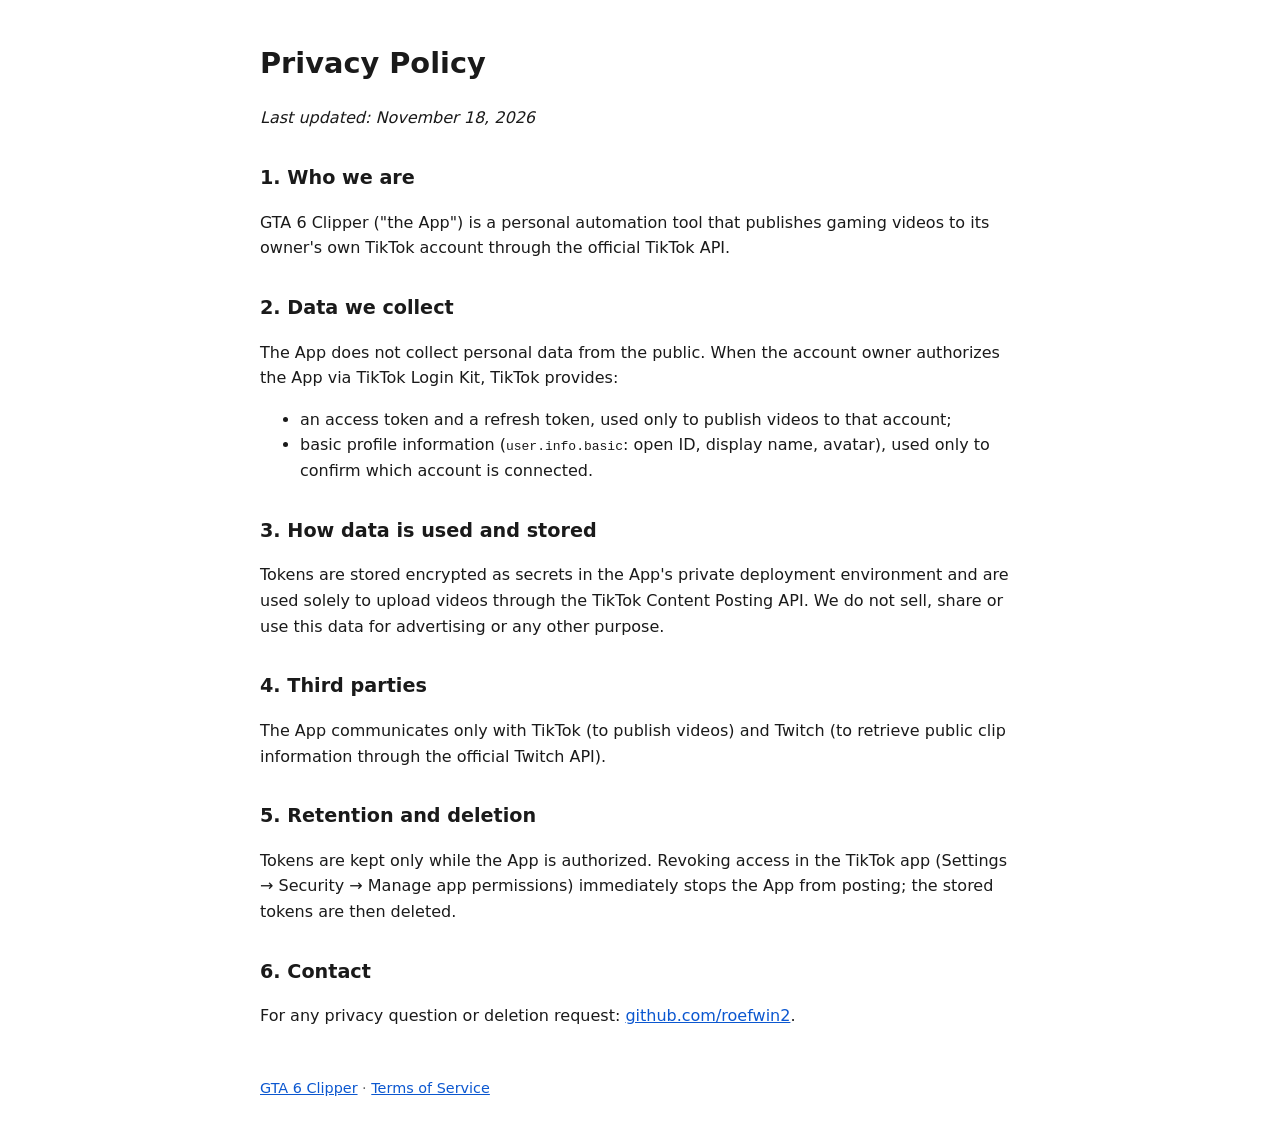
==== privacy.html @ fd968528 "Pages Terms of Service et Privacy Policy Co-Authored-By: Claude Opus 5.5 <noreply@anthropic.com> Cla" ====
<!doctype html><html lang="en"><head><meta charset="utf-8"><meta name="viewport" content="width=device-width,initial-scale=1">
<title>Privacy Policy</title><link rel="stylesheet" href="_style.css"></head><body>
<h1>Privacy Policy</h1>
<p><em>Last updated: November 18, 2026</em></p>

<h2>1. Who we are</h2>
<p>GTA 6 Clipper ("the App") is a personal automation tool that publishes gaming videos to its owner's own TikTok account through the official TikTok API.</p>

<h2>2. Data we collect</h2>
<p>The App does not collect personal data from the public. When the account owner authorizes the App via TikTok Login Kit, TikTok provides:</p>
<ul>
<li>an access token and a refresh token, used only to publish videos to that account;</li>
<li>basic profile information (<code>user.info.basic</code>: open ID, display name, avatar), used only to confirm which account is connected.</li>
</ul>

<h2>3. How data is used and stored</h2>
<p>Tokens are stored encrypted as secrets in the App's private deployment environment and are used solely to upload videos through the TikTok Content Posting API. We do not sell, share or use this data for advertising or any other purpose.</p>

<h2>4. Third parties</h2>
<p>The App communicates only with TikTok (to publish videos) and Twitch (to retrieve public clip information through the official Twitch API).</p>

<h2>5. Retention and deletion</h2>
<p>Tokens are kept only while the App is authorized. Revoking access in the TikTok app (Settings → Security → Manage app permissions) immediately stops the App from posting; the stored tokens are then deleted.</p>

<h2>6. Contact</h2>
<p>For any privacy question or deletion request: <a href="https://github.com/roefwin2">github.com/roefwin2</a>.</p>
<footer><a href="index.html">GTA 6 Clipper</a> · <a href="terms.html">Terms of Service</a></footer>
</body></html>
---- _style.css ----
body{font-family:system-ui,-apple-system,sans-serif;max-width:760px;margin:40px auto;padding:0 16px;line-height:1.6;color:#1a1a1a;background:#fff}
h1{font-size:1.8rem}h2{font-size:1.2rem;margin-top:2rem}a{color:#0b57d0}footer{margin-top:3rem;font-size:.9rem;color:#666}
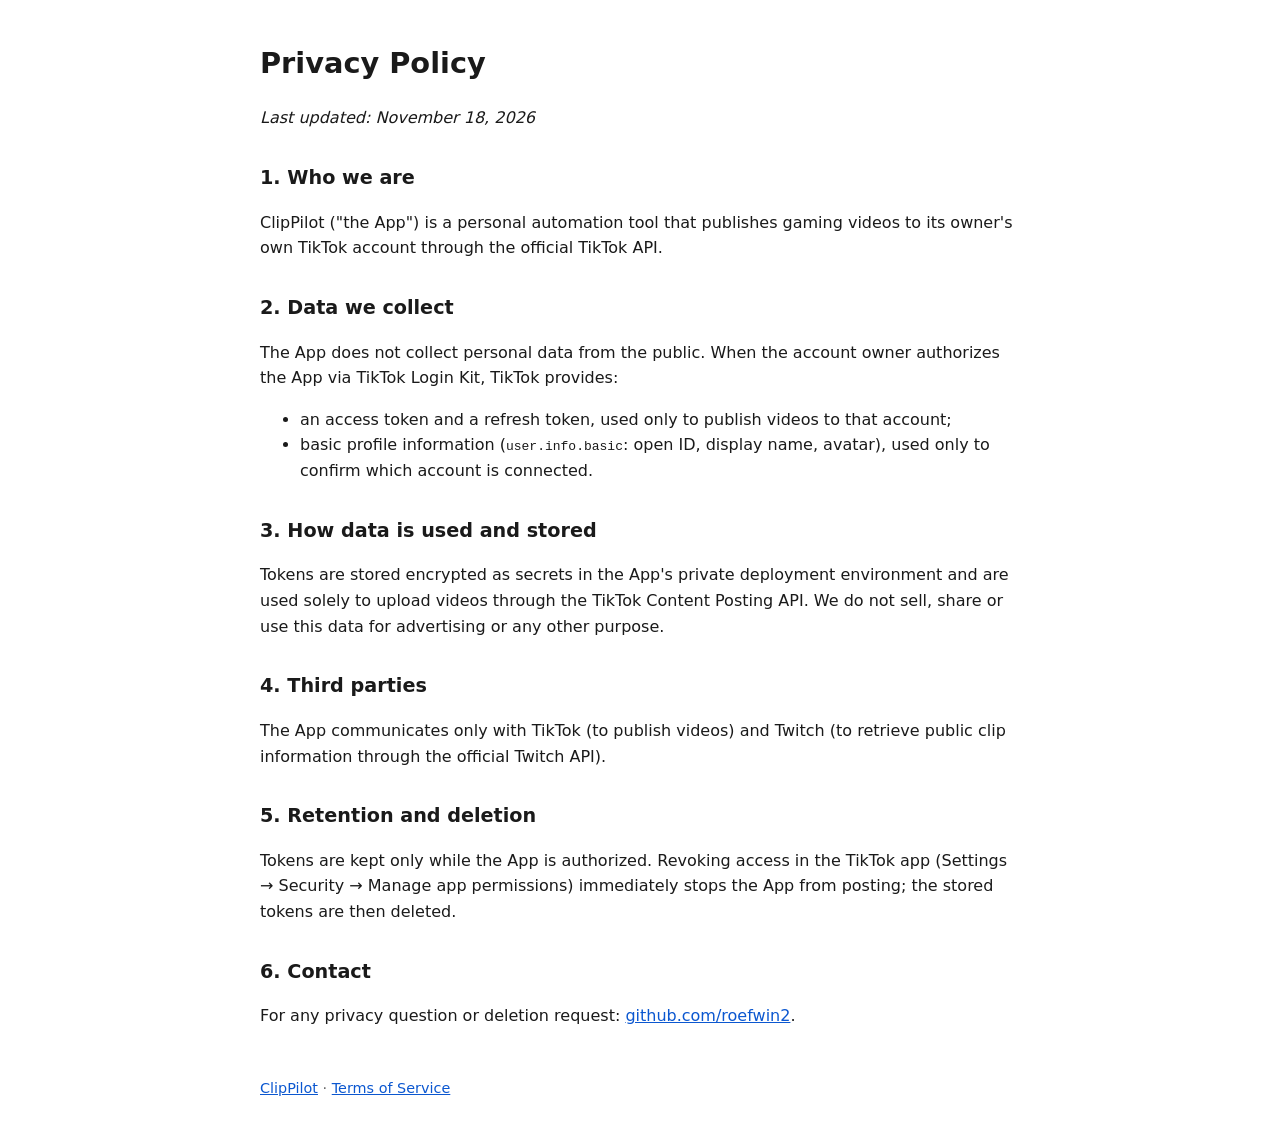
==== commit 422a9ca4: "Renomme l app en ClipPilot Co-Authored-By: Claude Opus 5.5 <noreply@anthropic.com> Claude-Session: h" ====
--- a/privacy.html
+++ b/privacy.html
@@ -4,7 +4,7 @@
 <p><em>Last updated: November 18, 2026</em></p>
 
 <h2>1. Who we are</h2>
-<p>GTA 6 Clipper ("the App") is a personal automation tool that publishes gaming videos to its owner's own TikTok account through the official TikTok API.</p>
+<p>ClipPilot ("the App") is a personal automation tool that publishes gaming videos to its owner's own TikTok account through the official TikTok API.</p>
 
 <h2>2. Data we collect</h2>
 <p>The App does not collect personal data from the public. When the account owner authorizes the App via TikTok Login Kit, TikTok provides:</p>
@@ -24,5 +24,5 @@
 
 <h2>6. Contact</h2>
 <p>For any privacy question or deletion request: <a href="https://github.com/roefwin2">github.com/roefwin2</a>.</p>
-<footer><a href="index.html">GTA 6 Clipper</a> · <a href="terms.html">Terms of Service</a></footer>
+<footer><a href="index.html">ClipPilot</a> · <a href="terms.html">Terms of Service</a></footer>
 </body></html>
